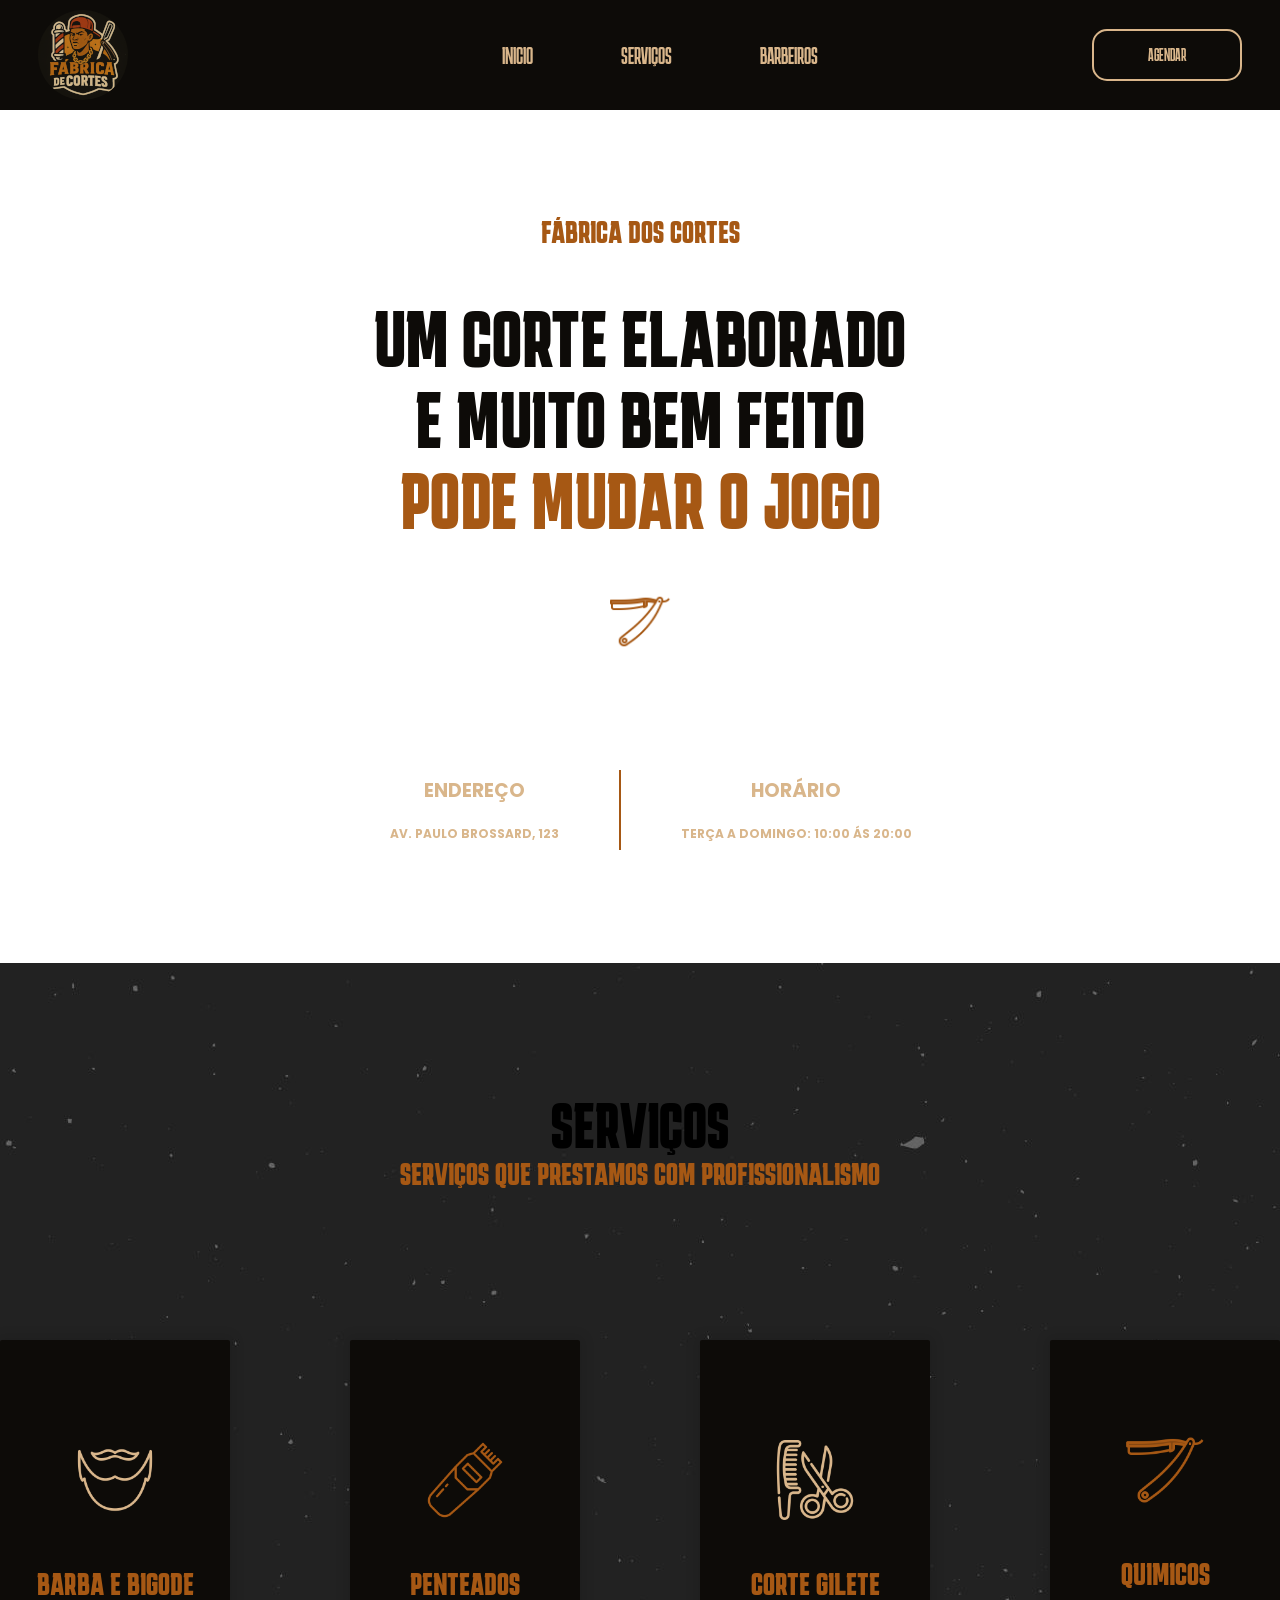
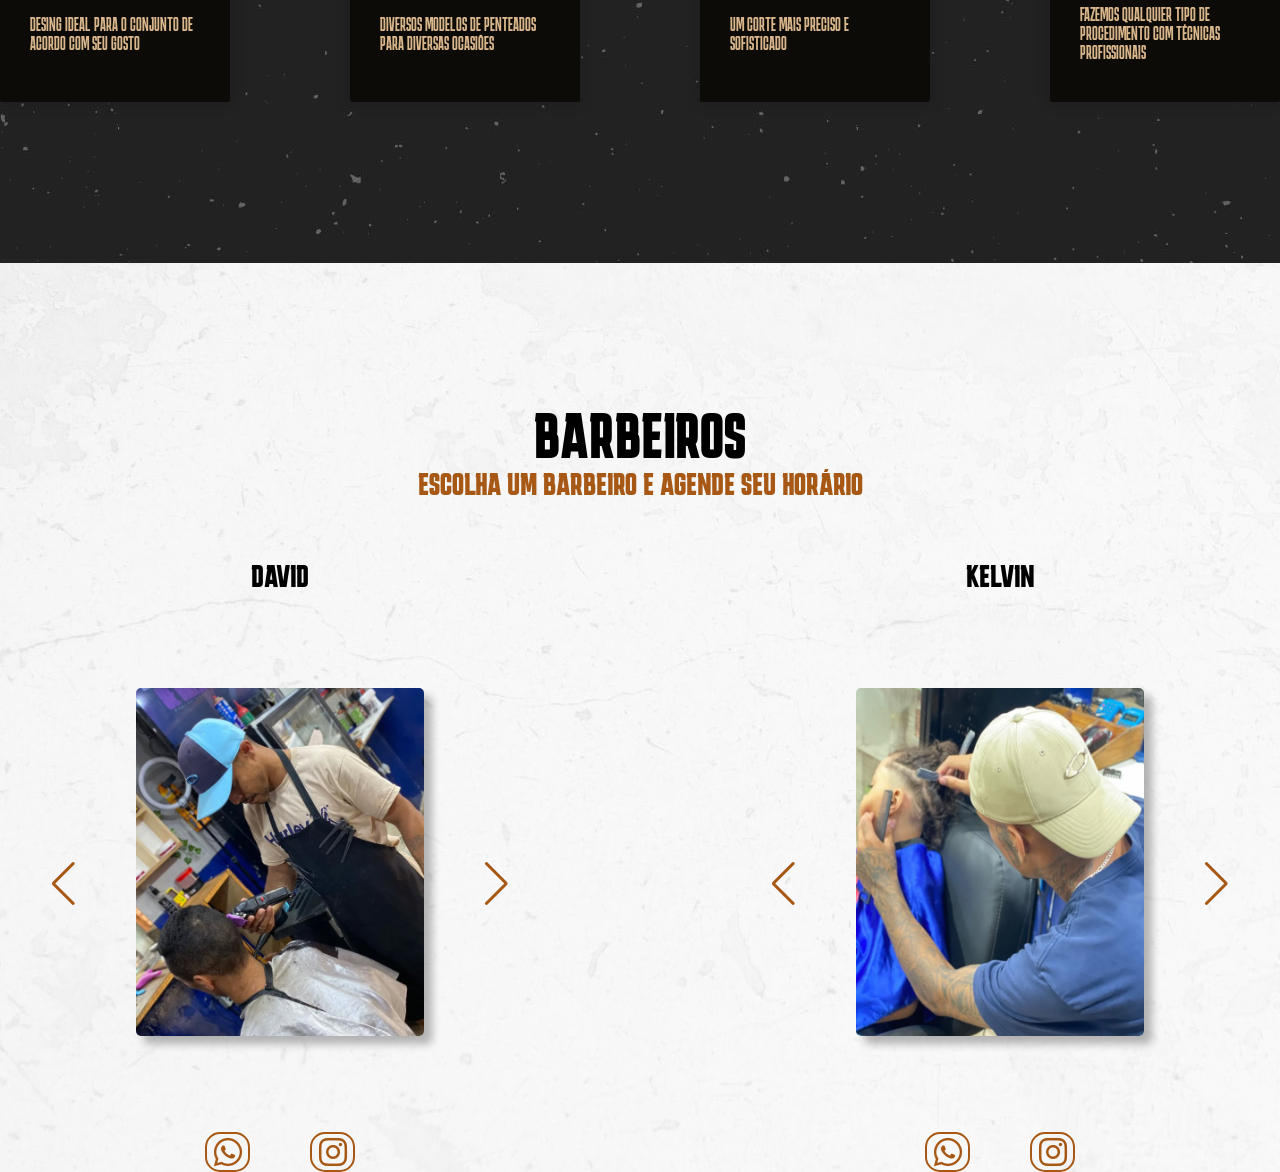
==== index.html @ 13ac86da "att" ====
<!DOCTYPE html>
<html lang="pt-br">
<head>
    <meta charset="UTF-8">
    <meta name="viewport" content="width=device-width, initial-scale=1.0">
    <title>Fabrica dos cortes</title>
    <script src="https://cdnjs.cloudflare.com/ajax/libs/jquery/3.7.1/jquery.min.js" integrity="sha512-v2CJ7UaYy4JwqLDIrZUI/4hqeoQieOmAZNXBeQyjo21dadnwR+8ZaIJVT8EE2iyI61OV8e6M8PP2/4hpQINQ/g==" crossorigin="anonymous" referrerpolicy="no-referrer"></script>
    <link rel="stylesheet" href="https://cdnjs.cloudflare.com/ajax/libs/font-awesome/6.7.2/css/all.min.css" integrity="sha512-Evv84Mr4kqVGRNSgIGL/F/aIDqQb7xQ2vcrdIwxfjThSH8CSR7PBEakCr51Ck+w+/U6swU2Im1vVX0SVk9ABhg==" crossorigin="anonymous" referrerpolicy="no-referrer" />

    <!--Slider-->
    <link rel="stylesheet" href="https://unpkg.com/swiper@8/swiper-bundle.min.css"/>
    <link rel="stylesheet" href="assets/styles/style.css">
</head>
<body>
    <header>
        <nav id="navbar">
           <img src="assets/img/logo_fabrica.png" alt="Logo Fabrica De Cortes" id="logo">
            <ul id="nav_list">
                <li class="nav-item active">
                    <a href="#home">INICIO</a>
                </li>
                <li class="nav-item">
                    <a href="#services_menu">SERVIÇOS</a>
                </li>
                <li class="nav-item">
                    <a href="#barbers_menu">BARBEIROS</a>
            </ul>
            
            <div id="buttons">
                <a href="#barbers_menu">
                    <button class=" nav-item btn-default">
                        AGENDAR
                    </button>
                </a>

                <!--
                <a href="cad.html">
                <button class="btn-default">
                    LOGIN
                </button>
                </a>
                -->
            </div>

            <button id="mobile_btn">
                <i class="fa-solid fa-bars" style="color: #d9b68b;"></i>
            </button>
        </nav>

        <!--Mobile-->
        <div id="mobile">
            <ul id="mobile_nav_list">
                 <li class="nav-item">
                    <a href="#">INICIO</a>
                </li>
                <li class="nav-item">
                    <a href="#services_menu">SERVIÇOS</a>
                </li>
                <li class="nav-item">
                    <a href="#barbers_menu">BARBEIROS</a>
            </ul>

            <!--Botão mobile-->
            <!--
            <a href="cad.html">
                <button class="btn-default">
                    LOGIN
                </button>
            </a>
            -->
            <button class="btn-default">
                AGENDAR HORÁRIO
            </button>
        </div>
    </header>

    <main id="content">
        <section id="home">
            <div id="inc">
                
                <h2 class="sub-title">
                    FÁBRICA DOS CORTES
                </h2>
                <h1 class="title">
                    UM CORTE ELABORADO<br>
                    E MUITO BEM FEITO <br>
                    <span>PODE MUDAR O JOGO</span>
                </h1>
                <div id="navalha">
                    <img src="assets/img/navalha.png" alt="Navalha" id="navalha_icon">
                </div>
            
                
            </div>
            <div id="info">
                <div class="box">
                    <h1 class="title">
                        ENDEREÇO
                    </h1>
                    <p class="description">
                        AV. PAULO BROSSARD, 123
                    </p>
                </div>

                <div class="shape"></div>

                <div class="box">
                    <h1 class="title">
                        HORÁRIO
                    </h1>
                    <p class="description">
                       TERÇA A DOMINGO: 10:00 ÁS 20:00
                    </p>
                </div>
            </div>
        </section>

        <section id="services_menu">
            <h2 class="title">SERVIÇOS</h2>
            <h3 class="subtitle">SERVIÇOS QUE PRESTAMOS COM PROFISSIONALISMO</h3>
            <div id="services">
                <div class="service">
                    <img src="assets/img/barba.png"  class="service-icon" alt="Icone barba">
                    
                    <div class="title-hover">
                        <h3 class="service-title">
                            BARBA E BIGODE
                        </h3>
                        <span class="service-description">
                            DESING IDEAL PARA O CONJUNTO DE ACORDO COM SEU GOSTO
                        </span>
                    </div>
                </div>
            

            
                <div class="service">
                    <img src="assets/img/maquina.png"  class="service-icon" alt="Icone barba">

                    <div class="title-hover">
                        <h3 class="service-title">
                            PENTEADOS
                        </h3>
                        <span class="service-description">
                            DIVERSOS MODELOS DE PENTEADOS PARA DIVERSAS OCASIÕES
                        </span>
                    </div>
                </div>
            

            
                <div class="service">
                    <img src="assets/img/tesoura.png"  class="service-icon" alt="Icone barba">
                    
                    <div class="title-hover">
                        <h3 class="service-title">
                            CORTE GILETE
                        </h3>
                        <span class="service-description">
                            UM CORTE MAIS PRECISO E SOFISTICADO
                        </span>
                    </div>
                </div>
            

            
                <div class="service">
                    <img src="assets/img/navalha.png"  class="service-icon" alt="Icone barba">

                    
                    <div class="title-hover">
                        <h3 class="service-title">
                            QUIMICOS
                        </h3>
                        <span class="service-description">
                            FAZEMOS QUALQUIER TIPO DE PROCEDIMENTO COM TÉCNICAS PROFISSIONAIS
                        </span>
                    </div>
                </div>
            </div>
        </section>
        <!--
        <section id="testimonials">
           <div class="card-wrapper">
                <ul class="card-list swiper-wrapper">
                    <li class="card-item swiper-slide">
                        <div class="feedback-top">
                            <img src="assets/img/avatar.png" class="feedback-avatar" alt="">
                            <p>
                                FULANO DE TAL
                            </p>
                                <img src="assets/img/icon-google.svg" class="google-icon" alt="">
                        </div>
                        <div class="feedback-bottom">
                            <span>
                                <i class="fa-solid fa-star"></i>
                                <i class="fa-solid fa-star"></i>
                                <i class="fa-solid fa-star"></i>
                                <i class="fa-solid fa-star"></i>
                                <i class="fa-solid fa-star"></i>
                            </span>
                            <p>
                                Lorem ipsum dolor sit amet consectetur adipisicing elit. Delectus sequi at voluptatum, obcaecati assumenda nemo sit, accusantium iste eveniet enim
                            </p>
                        </div>
                    </li>
                    <li class="card-item swiper-slide">
                        <div class="feedback-top">
                            <img src="assets/img/avatar.png" class="feedback-avatar" alt="">
                            <p>
                                FULANO DE TAL
                            </p>
                                <img src="assets/img/icon-google.svg" class="google-icon" alt="">
                        </div>
                        <div class="feedback-bottom">
                            <span>
                                <i class="fa-solid fa-star"></i>
                                <i class="fa-solid fa-star"></i>
                                <i class="fa-solid fa-star"></i>
                                <i class="fa-solid fa-star"></i>
                                <i class="fa-solid fa-star"></i>
                            </span>
                            <p>
                                Lorem ipsum dolor sit amet consectetur adipisicing elit. Delectus sequi at voluptatum, obcaecati assumenda nemo sit, accusantium iste eveniet enim
                            </p>
                        </div>
                    </li>
                    <li class="card-item swiper-slide">
                        <div class="feedback-top">
                            <img src="assets/img/avatar.png" class="feedback-avatar" alt="">
                            <p>
                                FULANO DE TAL
                            </p>
                                <img src="assets/img/icon-google.svg" class="google-icon" alt="">
                        </div>
                        <div class="feedback-bottom">
                            <span>
                                <i class="fa-solid fa-star"></i>
                                <i class="fa-solid fa-star"></i>
                                <i class="fa-solid fa-star"></i>
                                <i class="fa-solid fa-star"></i>
                                <i class="fa-solid fa-star"></i>
                            </span>
                            <p>
                                Lorem ipsum dolor sit amet consectetur adipisicing elit. Delectus sequi at voluptatum, obcaecati assumenda nemo sit, accusantium iste eveniet enim
                            </p>
                        </div>
                    </li>
                    <li class="card-item swiper-slide">
                        <div class="feedback-top">
                            <img src="assets/img/avatar.png" class="feedback-avatar" alt="">
                            <p>
                                FULANO DE TAL
                            </p>
                                <img src="assets/img/icon-google.svg" class="google-icon" alt="">
                        </div>
                        <div class="feedback-bottom">
                            <span>
                                <i class="fa-solid fa-star"></i>
                                <i class="fa-solid fa-star"></i>
                                <i class="fa-solid fa-star"></i>
                                <i class="fa-solid fa-star"></i>
                                <i class="fa-solid fa-star"></i>
                            </span>
                            <p>
                                Lorem ipsum dolor sit amet consectetur adipisicing elit. Delectus sequi at voluptatum, obcaecati assumenda nemo sit, accusantium iste eveniet enim
                            </p>
                        </div>
                    </li>
                </ul>
                Pagination
                <div class="swiper-pagination"></div>

                Navigation Buttons 
                <div class="swiper-slide-button swiper-button-prev"></div>
                <div class="swiper-slide-button swiper-button-next"></div>
           </div>
        </section>
        -->
    
        <section id="barbers_menu">
            <h2 class="title">BARBEIROS</h2>
            <h3 class="subtitle">ESCOLHA UM BARBEIRO E AGENDE SEU HORÁRIO</h3>
            
            <div id="barbers">
                <div class="barber">
                    <h2 class="title">DAVID</h2>
                    <div id="slide_content">
                        <div class="swiper">
                            <div class="swiper-wrapper">
                                <div class="swiper-slide">
                                    <img src="assets/img/david.png" alt="Foto 1">
                                </div>
                        
                                <div class="swiper-slide">
                                    <img src="assets/img/kevin.png" alt="Foto 1">
                                </div>
                            </div>
                            <div class="swiper-button-next"></div>
                            <div class="swiper-button-prev"></div>
                        </div>
                    </div>
                    <div class="social-media-buttons">
                        <!--Colocar link do zap do estabelecimento no href -->
                        <a href="https://wa.me/5511992191416?text=Salve!%20Gostaria%20de%20marcar%20um%20horario%20.">
                            <i class="fa-brands fa-whatsapp"></i>
                        </a>
                        <!--Colocar link do instagram do estabelecimento no href -->
                        <a href="https://www.instagram.com/barbeariadaquebrada17?igsh=b2ZtdnA5NG9yNXJq" target="_blank">
                            <i class="fa-brands fa-instagram"></i>
                        </a>
                    </div>
                </div>

                <div class="barber">
                    <h2 class="title">KELVIN</h2>
                    <div id="slide_content">
                        <div class="swiper">
                            <div class="swiper-wrapper">
                                <div class="swiper-slide">
                                    <img src="assets/img/kevin.png" alt="Foto 1">
                                </div>
                        
                                <div class="swiper-slide">
                                    <img src="assets/img/david.png" alt="Foto 1">
                                </div>
                            </div>
                            <div class="swiper-button-next"></div>
                            <div class="swiper-button-prev"></div>
                        </div>
                    </div>
                    <div class="social-media-buttons">
                        <!--Colocar link do zap do estabelecimento no href -->
                        <a href="https://wa.me/5511985683634?text=Salve!%20Gostaria%20de%20marcar%20um%20horario%20." target="_blank">
                            <i class="fa-brands fa-whatsapp"></i>
                        </a>
                        <!--Colocar link do instagram do estabelecimento no href -->
                        <a href="https://www.instagram.com/zo_kelviin?igsh=eGFpazNuMHR3em0x" target="_blank">
                            <i class="fa-brands fa-instagram"></i>
                        </a>
                    </div>
                </div>
            </div>
        </section>
    </main>
    <!-- Linking SwiperJS script -->
    <script src="https://cdn.jsdelivr.net/npm/swiper@11/swiper-bundle.min.js"></script>
    <!-- Linking custom script -->
    <script src="assets/script/card.js"></script>
    <script src="assets/script/script.js"></script>

    <script src="https://unpkg.com/swiper@8/swiper-bundle.min.js"></script>
    <script src="assets/script/script-slider.js"></script>
</body>
</html>
---- assets/styles/style.css ----
@import url('https://fonts.googleapis.com/css2?family=Karantina:wght@300;400;700&display=swap');
@import url('https://fonts.googleapis.com/css2?family=Poppins:ital,wght@0,100;0,200;0,300;0,400;0,500;0,600;0,700;0,800;0,900;1,100;1,200;1,300;1,400;1,500;1,600;1,700;1,800;1,900&display=swap');


@import url('header.css');
@import url('home.css');
@import url('service.css');
@import url('testimonials.css');
@import url('barbers.css');
@import url('footer.css');

:root {
    --color-primary-1: #D9B68B;
    --color-primary-2: #F2921D;
    --color-primary-3: #A65814;
    --color-primary-4: #A63117;
    --color-primary-5: #0D0B08;

    --color-neutral-1: #ffffff;
    --color-neutral-2: #464444;
    --color-neutral-3: #746e6e;

    --font-style-1: "Karantina", system-ui;
    --font-style-2: "Poppins", sans-serif;
}

*{
    padding: 0;
    margin: 0;
    box-sizing: border-box;
    font-family: var(--font-style-1);
}

html {
    scroll-behavior: smooth;
}

body {
    box-sizing: border-box;
}

.btn-default {
    border: none;
    display: flex;
    align-items: center;
    justify-content: center;

    background-color: var(--color-primary-5);
    border-radius: 15px;
    border: 2px solid var(--color-primary-1);
    padding: 15px 18px;
    font-size: 18px;
    box-shadow: 0px 0px 10px 2px rgba(0, 0, 0, 0, 0.1);
    cursor: pointer;
    color: var(--color-primary-1);
    transition: background-color .3s ease;
}
.btn-default:hover {
    background-color: var(--color-primary-1);
    color: var(--color-primary-5)

}

.social-media-buttons {
    display: flex;
    gap: 60px;
    align-items: center;
}

.social-media-buttons a {
    display: flex;
    align-items: center;
    justify-content: center;
    width: 45px;
    height: 40px;
    border: 2px solid var(--color-primary-3);
    font-size: 2rem;
    border-radius: 15px;
    text-decoration: none;
    color: var(--color-primary-3);
    transition: back-ground .3s ease;
}

.social-media-buttons a:hover {
    background-color: var(--color-primary-3);
    color: var(--color-neutral-1);
}

.sub-title {
    color: var(--color-primary-1);
}

.title {
    font-size: 3rem;
}

.box {
    display: flex;
    flex-direction: column;
}
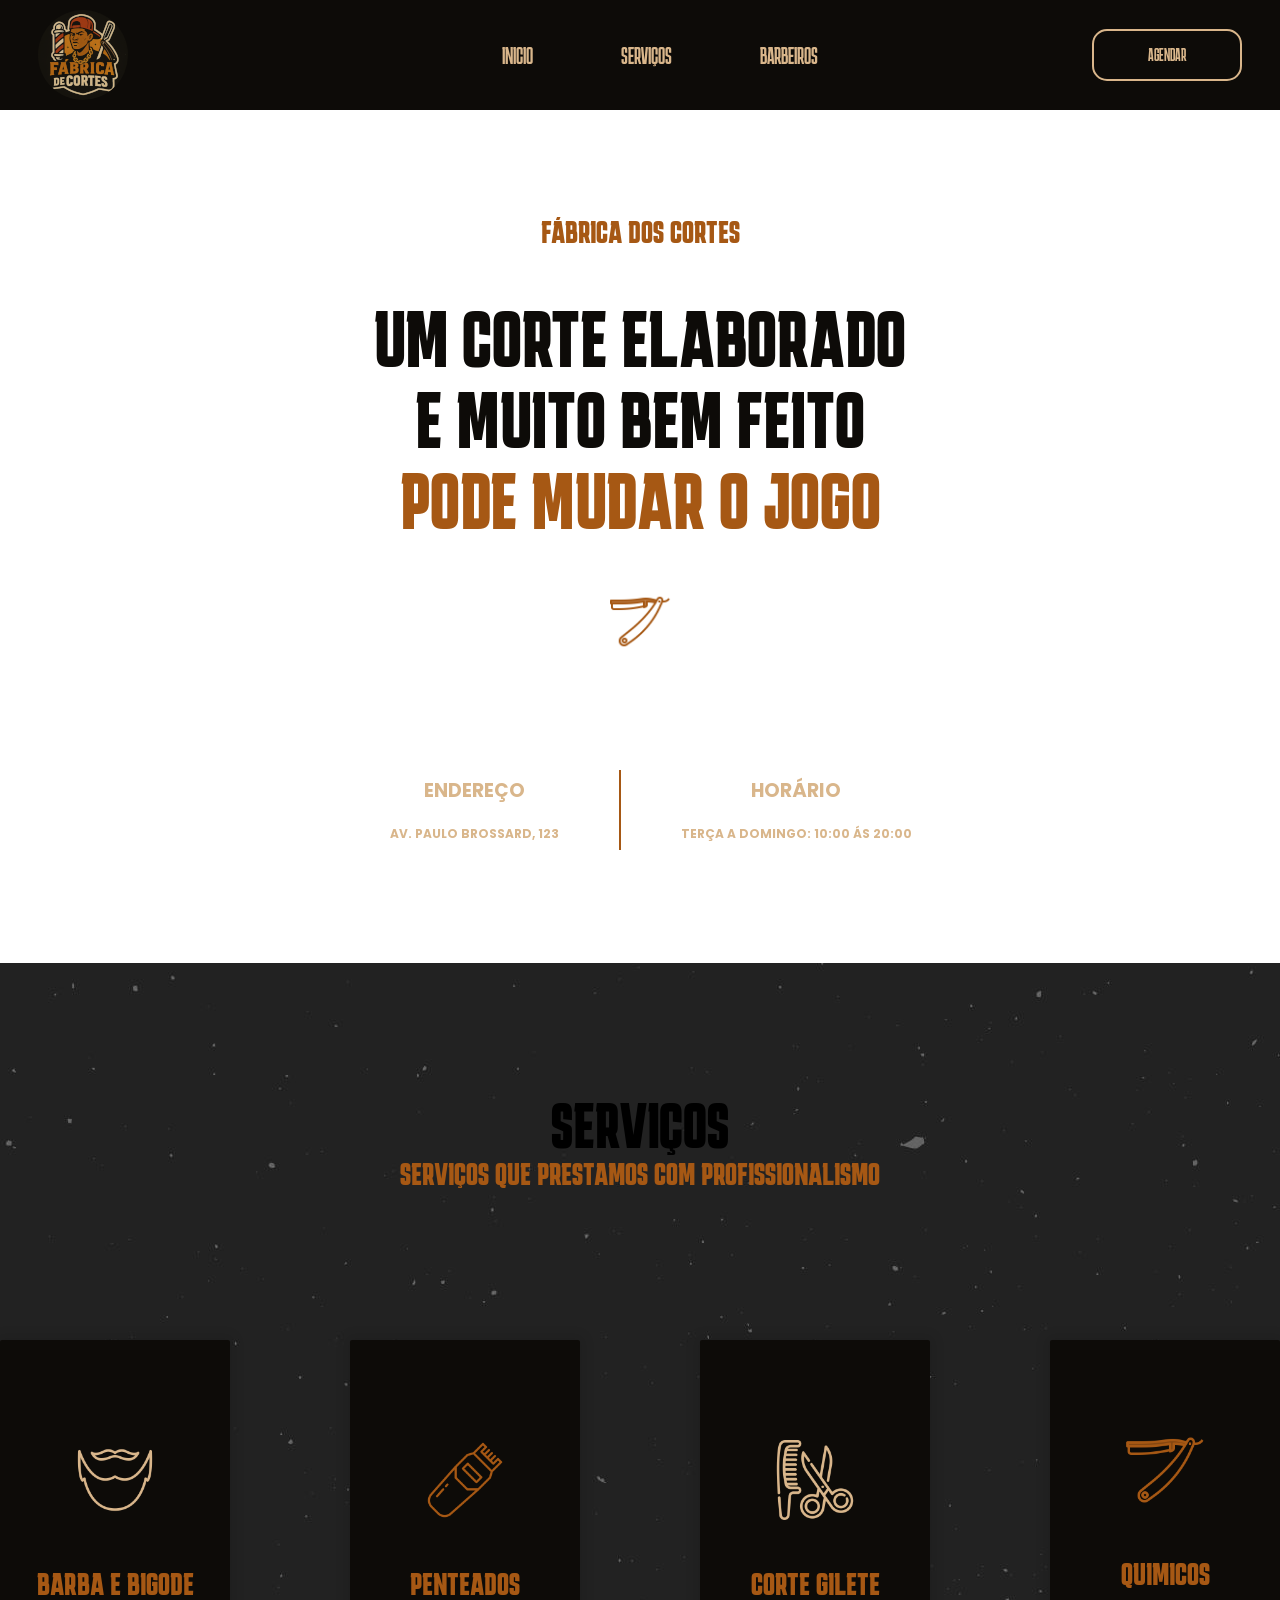
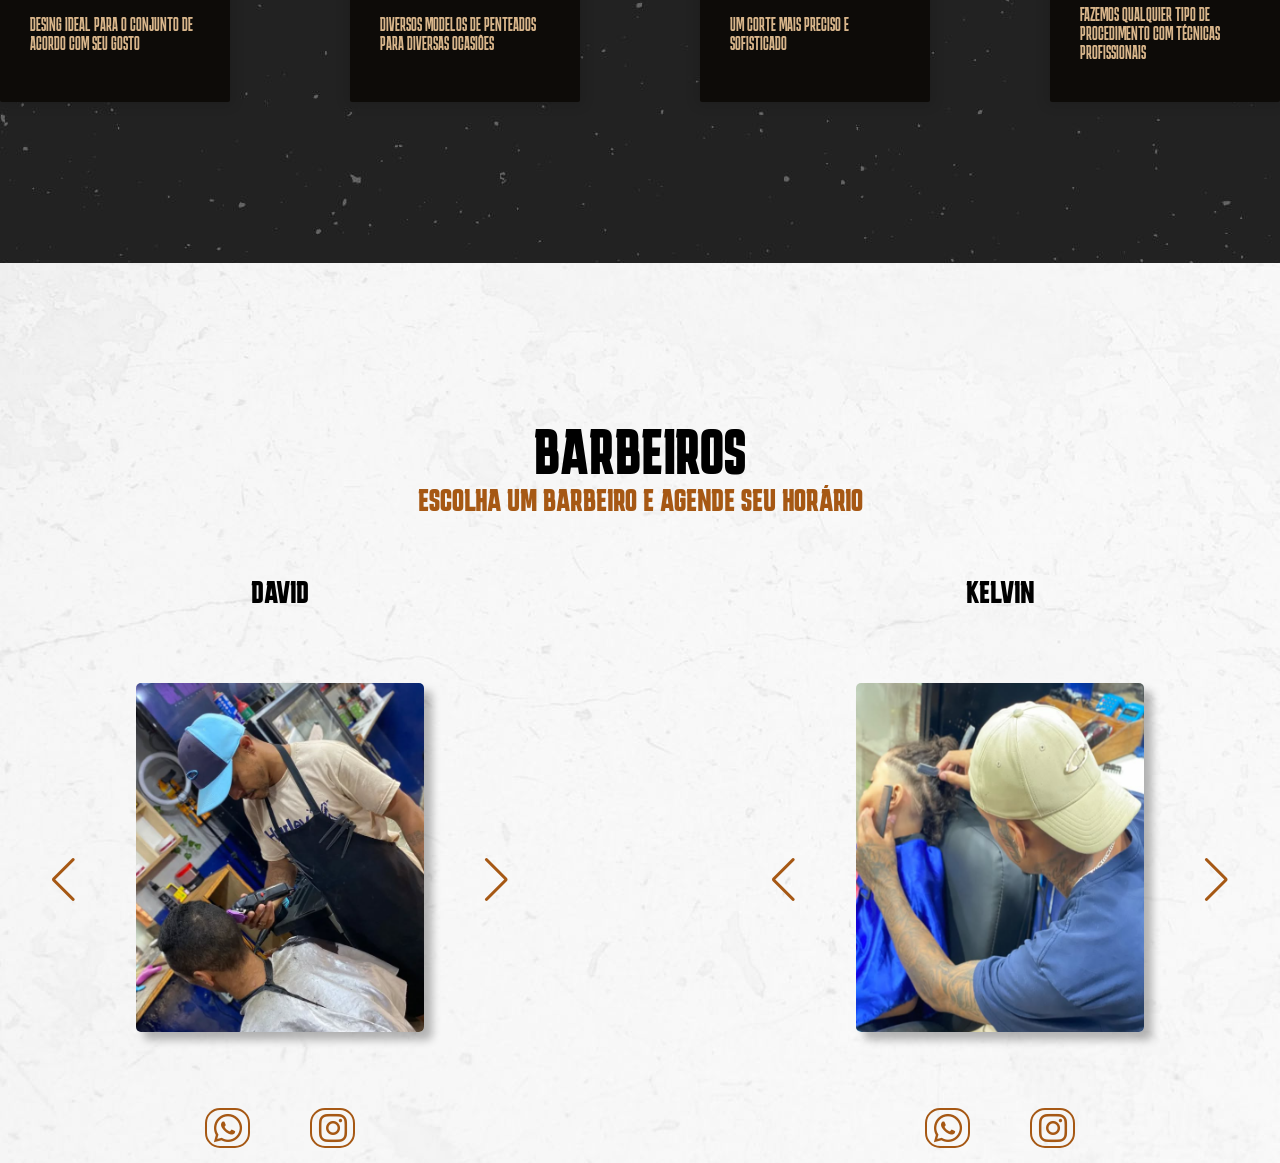
==== commit e9f53ca9: "Tela usuario" ====
--- a/index.html
+++ b/index.html
@@ -27,7 +27,7 @@
             </ul>
             
             <div id="buttons">
-                <a href="#barbers_menu">
+                <a href="cad.html">
                     <button class=" nav-item btn-default">
                         AGENDAR
                     </button>
